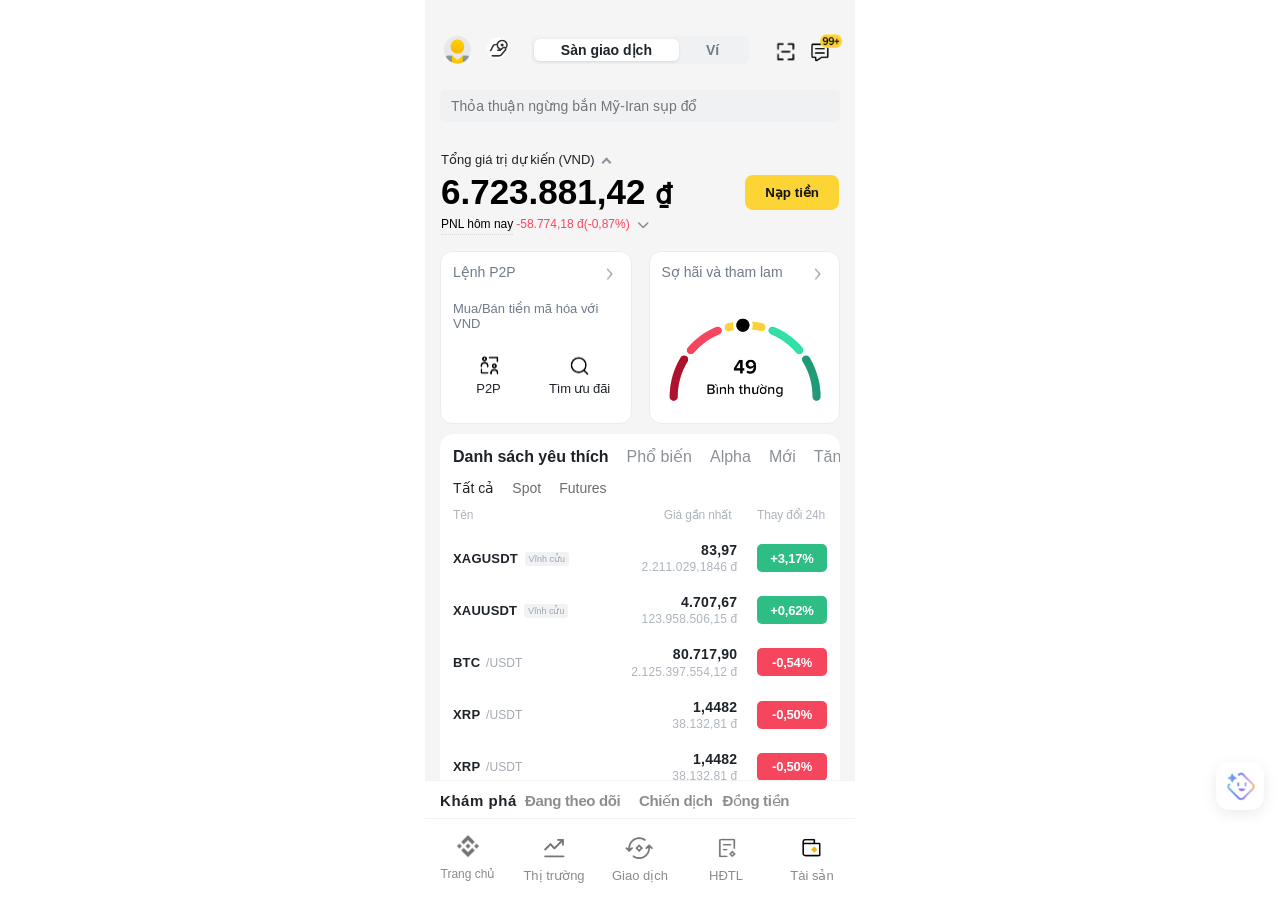
==== index-extra.html @ 73daacf3 "Add files via upload" ====
<!DOCTYPE html>
<html lang="vi">
<head>
    <meta charset="UTF-8">
    <meta name="viewport" content="width=device-width, initial-scale=1.0">
    <title>Binance UI Clone</title>
    <link rel="stylesheet"
    href="https://cdnjs.cloudflare.com/ajax/libs/font-awesome/6.5.1/css/all.min.css">
    
    <link rel="stylesheet" href="extra.css">
</head>
<body>
    <div class="app-container">
        <!-- Header -->
        <header class="header">
    <div class="header-top">
        <!-- Nhóm bên trái -->
      <div class="header-left">

    <div class="icon-box avatar">
        <img src="img/images/avta.png">
    </div>

    <div class="icon-box hand">
        <img src="img/images/avta1.png">
    </div>

</div>

        <!-- Nhóm ở giữa -->
        <div class="tab-switcher">
            <span class="active">Sàn giao dịch</span>
            <span>Ví</span>
        </div>

        <!-- Nhóm bên phải -->
        <div class="header-right">

    <div class="icon-box scan">
        <img src="img/images/avta11.png">
    </div>

    <div class="icon-box message">
        <img src="img/images/avta111.png">
        <!-- <span class="badge">99+</span> -->
    </div>

</div>
    </div>

    <!-- Thanh tìm kiếm -->
    <div class="search-bar">
      
        <input type="text" placeholder="Thỏa thuận ngừng bắn Mỹ-Iran sụp đổ">
    </div>
</header>

        <!-- Balance Section -->
<div class="top-white-card">

  <section class="balance-section">
    <div class="balance-title">
      Tổng giá trị dự kiến (VND)
      <span class="balance-arrow"></span>
    </div>

    <div class="balance-row">
      <h1 class="amount">6.723.881,42 <span>₫</span></h1>
      <button class="deposit-btn">Nạp tiền</button>
    </div>

    <div class="pnl">
      <span class="pnl-label">PNL hôm nay</span>
      <span class="pnl-value negative">-58.774,18 đ(-0,87%)</span>
      <i class="fa-solid fa-chevron-down pnl-arrow-icon"></i>
    </div>
  </section>

  <section class="quick-cards">
    
            <div class="card p2p-card">
                <div class="card-header">Lệnh P2P <img src="img/images/arrow.png" alt=">" class="icon-xs"></div>
                <p>Mua/Bán tiền mã hóa với VND</p>
                <div class="card-icons">
                  
                    <div class="card-icon-item">
    <img src="img/images/p2p.png" alt="P2P">
    <span class="card-text p2p-text">P2P</span>
</div>

<div class="card-icon-item">
    <img src="img/images/seach.png" alt="">
    <span class="card-text uu-dai-text">
        Tìm ưu đãi
    </span>
</div>
                </div>
            </div>
            <div class="card greed-card">
                <div class="card-header">Sợ hãi và tham lam <img src="img/images/arrow.png" alt=">" class="icon-xs"></div>
                <div class="gauge-container">
                    <img src="img/images/normal.png" alt="Gauge" class="gauge-img">
                    <div class="gauge-value">
                        <!-- <span class="num">49</span>
                        <span class="text">Bình thường</span> -->
                    </div>
                </div>
            </div>
      
  </section>

</div>

       
        <!-- Quick Actions -->
       
<section class="market-card">
  <nav class="market-tabs">
    <span class="tab active">Danh sách yêu thích</span>
    <span class="tab">Phổ biến</span>
    <span class="tab">Alpha</span>
    <span class="tab">Mới</span>
    <span class="tab">Tăng giá</span>
  </nav>

  <div class="filter-bar">
    <span class="active">Tất cả</span>
    <span>Spot</span>
    <span>Futures</span>
  </div>

  <table class="asset-table">
    <thead>
  <tr>
    <th class="th-name">Tên</th>

    <th class="th-price text-right">
      Giá gần nhất
    </th>

    <th class="th-change text-right">
      Thay đổi 24h
    </th>
  </tr>
</thead>

    <tbody>
      <tr>
        <td>
          <strong>XAGUSDT</strong>
          <span class="tag">Vĩnh cửu</span>
        </td>
        <td class="text-right">
          <strong>83,97</strong>
          <small>2.211.029,1846 đ</small>
        </td>
        <td class="text-right">
          <span class="price-btn up">+3,17%</span>
        </td>
      </tr>

      <tr>
        <td>
          <strong>XAUUSDT</strong>
          <span class="tag">Vĩnh cửu</span>
        </td>
        <td class="text-right">
          <strong>4.707,67</strong>
          <small>123.958.506,15 đ</small>
        </td>
        <td class="text-right">
          <span class="price-btn up">+0,62%</span>
        </td>
      </tr>

      <tr>
        <td>
          <strong>BTC</strong>
          <span class="pair">/USDT</span>
        </td>
        <td class="text-right">
          <strong>80.717,90</strong>
          <small>2.125.397.554,12 đ</small>
        </td>
        <td class="text-right">
          <span class="price-btn down">-0,54%</span>
        </td>
      </tr>

      <tr>
        <td>
          <strong>XRP</strong>
          <span class="pair">/USDT</span>
        </td>
        <td class="text-right">
          <strong>1,4482</strong>
          <small>38.132,81 đ</small>
        </td>
        <td class="text-right">
          <span class="price-btn down">-0,50%</span>
        </td>
      </tr>
      <tr>
        <td>
          <strong>XRP</strong>
          <span class="pair">/USDT</span>
        </td>
        <td class="text-right">
          <strong>1,4482</strong>
          <small>38.132,81 đ</small>
        </td>
        <td class="text-right">
          <span class="price-btn down">-0,50%</span>
        </td>
      </tr>
      <tr>
        <td>
          <strong>XRP</strong>
          <span class="pair">/USDT</span>
        </td>
        <td class="text-right">
          <strong>1,4482</strong>
          <small>38.132,81 đ</small>
        </td>
        <td class="text-right">
          <span class="price-btn down">-0,50%</span>
        </td>
      </tr>
      <tr>
        <td>
          <strong>XRP</strong>
          <span class="pair">/USDT</span>
        </td>
        <td class="text-right">
          <strong>1,4482</strong>
          <small>38.132,81 đ</small>
        </td>
        <td class="text-right">
          <span class="price-btn down">-0,50%</span>
        </td>
      </tr>
      <tr>
        <td>
          <strong>XRP</strong>
          <span class="pair">/USDT</span>
        </td>
        <td class="text-right">
          <strong>1,4482</strong>
          <small>38.132,81 đ</small>
        </td>
        <td class="text-right">
          <span class="price-btn down">-0,50%</span>
        </td>
      </tr>
      
    </tbody>
  </table>
</section>
        <!-- Market Tabs -->
     <div class="floating-ai">
            <img src="img/images/AI.png" alt="AI">
        </div>

        <!-- Asset List -->
      
<nav class="bottom-sub-tabs">

    <span class="tab-discover active">
        Khám phá
    </span>

    <span class="tab-follow">
        Đang theo dõi
    </span>

    <span class="tab-campaign">
        Chiến dịch
    </span>

    <span class="tab-coin">
        Đồng tiền
    </span>

</nav>
        <!-- Bottom Nav -->
        <footer class="footer-nav">

   <a href="index-extra.html" class="footer-item">

    <!-- icon riêng -->
    <div class="footer-home-icon">
        <img src="img/images/main_bncc.png">
    </div>

    <!-- chữ riêng -->
    <span class="footer-home-text">
        Trang chủ
    </span>

</a>

    <div class="footer-item">
        <div class="footer-icon">
            <img src="img/images/market.png">
        </div>
        <span class="footer-text">Thị trường</span>
    </div>

    <div class="footer-item">
        <div class="footer-icon">
            <img src="img/images/trade.png">
        </div>
        <span class="footer-text">Giao dịch</span>
    </div>

    <div class="footer-item">
        <div class="footer-icon">
            <img src="img/images/futures.png">
        </div>
        <span class="footer-text">HĐTL</span>
    </div>

    <a href="wallet.html" class="footer-item active">

    <div class="footer-click">

        <div class="footer-icon">
            <img src="img/images/wallet.png">
        </div>

        <span class="footer-text">
            Tài sản
        </span>

    </div>

</a>

</footer>
    </div>
</body>
</html>
---- extra.css ----
:root {
    --bg-white: #ffffff;
    --text-main: #1e2329;
    --text-gray: #707a8a;
    --primary-yellow: #fcd535;
    --green: #0ecb81;
    --red: #f6465d;
    --border-color: #eaecef;
}

* {
    margin: 0;
    padding: 0;
    box-sizing: border-box;
    font-family: sans-serif; /* Thêm font bạn muốn vào đây */
}

* { margin: 0; padding: 0; 
    /* box-box: border-box; */
     font-family: -apple-system, BlinkMacSystemFont, "Segoe UI", Roboto, sans-serif; }

html,
body {
  margin: 0;
  padding: 0;
  height: 100%;
  overflow: hidden;
}

.app-container {
  width: 100%;
  max-width: 430px;
  height: 100vh;
  margin: 0 auto;
  background: #f5f5f5;
  position: relative;
  overflow: hidden;
  padding-bottom: 82px;
}

/* phần footer luôn cố định */
.footer-nav {
  position: fixed;
  left: 50%;
  bottom: 0;
  transform: translateX(-50%);

  width: 100%;
  max-width: 430px;
  height: 82px;

  background: #fff;
  display: flex;
  justify-content: space-around;

  border-top: 1px solid #f2f2f2;
  z-index: 9999;
}

/* nội dung phía trên được scroll */
.app-container {
  overflow-y: auto;
  -webkit-overflow-scrolling: touch;
}

/* chừa chỗ để bảng không bị footer che */
.market-card {
  padding-bottom: 95px;
}
/* Header */
/* Container chính của Header */
.header {
    padding: 10px 15px;
    background-color:#f5f5f5;
}

/* Dàn hàng ngang cho 3 nhóm chính */
.header-top {
    display: flex;
    align-items: center;
    justify-content: space-between;
    padding: 10px 15px;
}
.header-top {
    display: flex;
    align-items: center;
    justify-content: space-between;
    padding: 10px 15px;
}
.icon-box {
    width: 30px;
    height: 30px;
    display: flex;
    align-items: center;
    justify-content: center;
    position: relative;
    cursor: pointer;
}

.avatar img {
    width: 100px;
    height: 77px;
    border-radius: 50%;
    margin-left: -30px;
    margin-top: 35px;
}
.hand img {
 width: 85px;
    height: 58px;
    opacity: 0.8;
    margin-right: -52px;
    margin-top: -30px;
}
.scan img {
  width: 70px;
    height: 53px;
        margin-left: -48px;
    margin-top: 35px;
}
.message img {
   width: 95px;
    height: 79px;
    margin-left: 33px;
    margin-top: -35px;
}
.badge {
    position: absolute;
    top: -5px;
    right: -6px;
    background: #fcd535;
    color: #000;
    font-size: 10px;
    padding: 2px 6px;
    border-radius: 10px;
    font-weight: 700;
}

.icon-box:active {
    background: rgba(0,0,0,0.06);
    border-radius: 50%;
}
/* Các nhóm con cũng dùng Flex để icon nằm ngang */
.user-info, .header-actions {
    display: flex;
    align-items: center;
    gap: 12px; /* Khoảng cách giữa các icon */
}

/* Tab switcher ở giữa */
.tab-switcher {
    display: flex;
    align-items: center;
    background-color: #f0f1f2;
    border-radius: 8px;
    padding: 3px;
    flex-shrink: 0; /* Không cho phép tab bị bóp nhỏ */
}

.tab-switcher span {
        padding: 3px 27px;
    font-size: 14px;
    font-weight: 600;
    color: #707a8a;
    white-space: nowrap;
    cursor: pointer;
}

.tab-switcher span.active {
    background-color: #ffffff;
    color: #1e2329;
    border-radius: 6px;
    box-shadow: 0 1px 3px rgba(0,0,0,0.1);
        /* margin-left: -9px; */
}

/* Icon chuẩn */
.icon-m {
    width: 24px;
    height: 24px;
    flex-shrink: 0; /* Quan trọng: để icon không bị méo */
    object-fit: contain;
}

/* Thông báo 99+ */
.noti-badge {
    position: relative;
    display: flex;
}

.badge {
    position: absolute;
    top: -6px;
    right: -8px;
    background-color: #fcd535;
    color: #000;
    font-size: 10px;
    font-weight: 700;
    padding: 1px 4px;
    border-radius: 10px;
    border: 2px solid #fff;
}

/* Thanh tìm kiếm bên dưới */
.search-bar {
    display: flex;
    align-items: center;
    background-color: #f0f1f2;
    border-radius: 5px;
    padding: 8px 15px;
}

.search-bar input {
    border: none;
    background: transparent;
    margin-left: 10px;
    width: 100%;
    outline: none;
    font-size: 13px;
}

.icon-s {
    width: 16px;
    opacity: 0.5;
}
.search-bar input { border: none;
    background: transparent;
    width: 90%;
    outline: none;
    font-size: 14px;
    margin-left: -4px; }

/* Balance */
.balance-section { padding: 20px 16px; }
.balance-title { color: var(--text-gray); font-size: 13px; margin-bottom: 5px; }
.balance-row { display: flex; justify-content: space-between; align-items: center; }
.amount { font-size: 35px; font-weight: 620; }
.amount span { font-size: 27px; }

.deposit-btn {
    background: var(--primary-yellow);
    border: none;
    padding: 10px 20px;
    border-radius: 8px;
    font-weight: 600;
      color: #111111 !important;
    -webkit-text-fill-color: #111111 !important;

    appearance: none;
    -webkit-appearance: none;

    text-decoration: none;
}
.pnl { font-size: 12px; margin-top: 5px; }
.negative { color: var(--red); }
.pnl-label {
    position: relative;
    display: inline-block;
}

/* gạch chấm bên dưới */
.pnl-label::after {
    content: "";

    position: absolute;

    left: 0;
    bottom: -4px;

    width: 100%;

    border-bottom: 1px dotted #D6D9DE;
}
.pnl {
  position: relative;
  display: flex;
  align-items: center;
  gap: 3px;
}

.pnl-arrow-icon {
  font-size: 10px;
  color: #8d8d8d;
  font-weight: 900;

  position: static;      /* quan trọng */
  margin-left: 4px;
  transform: translateY(1px);
}
.pnl-arrow-wrap {
    position: absolute;
    right: 128px;
    top: 18px;
    z-index: 20;
}

.pnl-arrow-icon {
        font-family: "Font Awesome 6 Free";
    font-weight: 900;
    font-size: 12px;
    color: #8d8d8d;
    position: relative;
    /* margin-left: -1px; */
   
}

/* Cards */
.quick-cards {
     display: grid; 
    grid-template-columns: 1fr 1fr;
     gap: 17px;
      padding: 0 15px; }
.card {
    border: 1px solid var(--border-color);
    border-radius: 12px;
    padding: 12px;
    background: #fff; /* màu card */
}
.card-header { font-size: 14px; color: var(--text-gray); display: flex; justify-content: space-between; margin-bottom: 5px; }
.card p { font-size: 13px; font-weight: 500; margin-bottom: 8px; 
color: var(--text-gray)}
.card-icons { display: flex; gap: 20px; }
.card-icon-item { text-align: center; font-size: 11px; }
.card-icon-item img { width: 71px
    ; display: block; margin: 0 auto 4px; }

/* Gauge Placeholder */
.gauge-container { text-align: center; position: relative; }
.gauge-img {       max-width: 287px;
    position: absolute;
    /* margin-right: -48px; */
    margin-left: -143px;
    margin-top: -45px;}
.gauge-value { position: absolute; bottom: 0; left: 50%; transform: translateX(-50%); }
.gauge-value .num { display: block; font-size: 18px; font-weight: 700; }
.gauge-value .text { font-size: 10px; color: var(--text-gray); }

/* Table */

/* =========================
   MARKET TABLE - BINANCE
========================= */

.asset-table {
    width: 100%;
    border-collapse: collapse;
    background: #fff;
    margin-top: 4px;
}

.asset-table th {
    font-family:
    -apple-system,
    BlinkMacSystemFont,
    "SF Pro Display",
    sans-serif;

    font-size: 11px;
    font-weight: 400;
    color: #aeb4bd;

    padding: 0 0 12px;
    letter-spacing: -0.15px;
}

.asset-table td {
    padding: 12px 0;
    border: none;
    vertical-align: middle;
}

/* ===== TÊN COIN ===== */
.asset-table td:first-child strong {
    font-family:
    -apple-system,
    BlinkMacSystemFont,
    "SF Pro Display",
    sans-serif;

    font-size: 15px;
    font-weight: 600;

    color: #1E2329;

    letter-spacing: -0.25px;
}

/* /USDT */
.pair {
    font-size: 12px;
    font-weight: 500;
    color: #B8BEC8;

    margin-left: 2px;

    letter-spacing: -0.1px;
}

/* TAG VĨNH CỬU */
.tag {
    display: inline-flex;
    align-items: center;

    background: #F4F5F7;

    color: #B7BDC6;

    font-size: 9px;
    font-weight: 500;

    padding: 2px 5px;

    border-radius: 4px;

    margin-left: 4px;
}

/* ===== CỘT GIÁ ===== */
.text-right {
    text-align: right;
}

.asset-table td.text-right strong {
    display: block;

    font-family:
    -apple-system,
    BlinkMacSystemFont,
    "SF Pro Display",
    sans-serif;

    font-size: 15px;

    font-weight: 620; /* mảnh hơn */

    color: #1E2329;

    letter-spacing: -0.45px;
    line-height: 1.05;
}

/* GIÁ VND XÁM */
.asset-table small {
    display: block;

    margin-top: 2px;

    font-size: 11px;
    font-weight: 400;

    color: #B7BDC6;

    letter-spacing: -0.15px;
}

/* ===== % BUTTON ===== */
.price-btn {
    display: inline-flex;
    align-items: center;
    justify-content: center;

    min-width: 68px;
    height: 31px;

    border-radius: 6px;

    font-family:
    -apple-system,
    BlinkMacSystemFont,
    "SF Pro Display",
    sans-serif;

    font-size: 14px;
    font-weight: 600;

    color: #fff;

    letter-spacing: -0.2px;
}

.price-btn.up {
    background: #2EBD85;
}

.price-btn.down {
    background: #F6465D;
}
/* Bottom Nav */
.bottom-nav {
    position: fixed;
    bottom: 0;
    width: 375px;
    background: white;
    display: flex;
    justify-content: space-around;
    padding: 10px 0;
    border-top: 1px solid var(--border-color);
}
.nav-item {
    text-decoration: none;
    color: inherit;
    display: flex;
    flex-direction: column;
    align-items: center;
    justify-content: center;
    gap: 4px;
}
.nav-item:active {
    background: rgba(0,0,0,0.08);
    border-radius: 10px;
}
.nav-item img { 
    width: 78px;
    margin-left: 7px;
    margin-top: -28px;
    display: block;
    /* position: absolute; */
    
    }

.nav-item span {
        /* margin-top: -2px; */
    /* position: absolute; */
    top: 1px;
}
.nav-item.active { color: var(--text-main); }

/* Utility Icons */
.icon-m {
     width: 100px;
    height: 100px;
    padding: 10px;
     }
.icon-s { width: 16px; height: 16px; }
.icon-xs {
   width: 56px;
    height: 47px;
    margin-right: -18px;
    margin-top: -15px;
     }
.footer-nav {
    position: absolute;
    left: 216px;
    right: 0;
    bottom: 0;

    height: 82px;
    background: #fff;

    display: flex;
    justify-content: space-around;

    border-top: 1px solid #f2f2f2;
}

.footer-item {
    width: 20%;
    position: relative;
    text-align: center;
}

/* ===== ICON TÁCH RIÊNG ===== */
.footer-icon {
    position: absolute;

    top: 8px;   /* chỉnh icon lên xuống */
    left: 50%;

    transform: translateX(-50%);
}

.footer-icon img {
    width: 28px;
    height: 28px;
    object-fit: contain;
}

/* ===== CHỮ TÁCH RIÊNG ===== */
.footer-text {
    position: absolute;

    top: 46px; /* chỉnh chữ lên xuống */
    left: 50%;

    transform: translateX(-50%);

    white-space: nowrap;

    font-size: 10px;
    font-weight: 450;
    color: #8B8B8B;
}
/* item */
.footer-item {
    position: relative;
    width: 20%;
    height: 82px;
}

/* ===== ICON TRANG CHỦ RIÊNG ===== */
.footer-home-icon {
    position: absolute;

    left: 50%;
    top: 8px;

    transform: translateX(-50%);
}

.footer-home-icon img {
        width: 155px;
    height: 104px;
    object-fit: contain;
    margin-top: -34px;
}

/* ===== CHỮ TRANG CHỦ RIÊNG ===== */
.footer-home-text {
    position: absolute;

    left: 50%;
    top: 48px;

    transform: translateX(-50%);

    font-size: 12px; /* chỉnh chữ */
    font-weight: 450;

    color: #8B8B8B;

    white-space: nowrap;
}

.bottom-sub-tabs {
    position: fixed;
    left: 50%;
    bottom: 76px;
    transform: translateX(-50%);

    width: 100%;
    max-width: 430px;
    height: 44px;

    background: #fff;

    border-top: 1px solid #f2f2f2;

    z-index: 9998;
}

/* giữ nguyên khám phá */
.tab-discover {
    position: absolute;
    left: 20px;
    top: 12px;

    font-size: 15px;
    font-weight: 650;
    color: #1E2329;
}

/* tách riêng theo dõi */
.tab-follow {
    position: absolute;
    left: 100px; /* chỉnh riêng */

    top: 12px;

    font-size: 15px;
    font-weight: 560;
    color: #8D8D8D;
}

/* tách riêng chiến dịch */
.tab-campaign {
    position: absolute;
    left: 214px; /* chỉnh riêng */

    top: 12px;

    font-size: 15px;
    font-weight: 560;
    color: #8D8D8D;
}

/* tách riêng đồng tiền */
.tab-coin {
    position: absolute;
    right: 66px; /* chỉnh riêng */

    top: 12px;

    font-size: 15px;
    font-weight: 560;
    color: #8D8D8D;
}
/* khám phá giữ nguyên */
.tab-discover {
    position: absolute;
    left: 18px;
    top: 12px;

    font-size: 15px;
    font-weight: 650;
    color: #1E2329;
}

/* nhóm 3 tab chung */
.tab-group {
    position: absolute;

    left: 140px; /* CHỈNH CẢ 3 CÙNG LÚC */
    top: 12px;

    display: flex;
    gap: 26px; /* khoảng cách giữa 3 chữ */
}

/* style chung */
.tab-group span {
    font-size: 15px;
    font-weight: 560;
    color: #8D8D8D;
    white-space: nowrap;
}

.floating-ai {
    position: fixed;
    bottom: 90px;
    right: 16px;
    width: 48px;
    height: 48px;
    background: #fff;
    border-radius: 14px;
    box-shadow: 0 4px 15px rgba(0, 0, 0, 0.08);
    display: flex;
    justify-content: center;
    align-items: center;
    z-index: 99999;
    margin-top: 26px;
}

.floating-ai img {
    width: 110px;
    height: auto;
    display: block;
    /* margin-top: 53px; */
}

.bottom-sub-tabs span {
    /* font-family:
    -apple-system,
    BlinkMacSystemFont,
    "SF Pro Display",
    "Helvetica Neue",
    sans-serif; */

    font-size: 15px;

    font-weight: 560; /* độ đậm tab thường */

    letter-spacing: -0.35px;

    color: #8D8D8D;

    white-space: nowrap;

    line-height: 1;

    -webkit-font-smoothing: antialiased;
    text-rendering: optimizeLegibility;
}

/* tab active */
.bottom-sub-tabs span.active {
    color: #1E2329;

    font-weight: 550; /* đậm hơn 1 chút */
    letter-spacing: 0.55px;
    margin-left: -3px;
}
.footer-nav {
    position: fixed;
    left: 216px;
    right: 0;
    bottom: 0;

    height: 82px;
    background: #fff;

    display: flex;
    justify-content: space-around;

    border-top: 1px solid #f2f2f2;
}

.footer-item {
    width: 20%;
    position: relative;
    text-align: center;
}

/* ===== ICON TÁCH RIÊNG ===== */
.footer-icon {
    position: absolute;

    top: 8px;   /* chỉnh icon lên xuống */
    left: 50%;

    transform: translateX(-50%);
}

.footer-icon img {
       width: 80px;
    height: 90px;
    margin-top: -24px;
    object-fit: contain;
}

/* ===== CHỮ TÁCH RIÊNG ===== */
.footer-text {
        position: absolute;
    top: 49px;
    left: 50%;
    transform: translateX(-50%);
    white-space: nowrap;
    font-size: 13px;
    font-weight: 450;
    color: #8B8B8B;
}
.footer-item {
    position: relative;

    display: flex;
    flex-direction: column;
    align-items: center;
    justify-content: center;

    cursor: pointer;

    transition: background 0.15s ease;
}

.footer-click {
    padding: 8px 10px;
    border-radius: 14px;

    transition: background .15s ease;
}


/* hiệu ứng khi click giữ */


/* riêng tab active */

.footer-item.active .footer-text {
    /* color: #111; */
}
.market-card {
  background: #fff;
  margin: 10px 15px 0;
  border-radius: 14px;
  padding: 13px 13px 8px;
  overflow: hidden;
}

.market-tabs {
  display: flex;
  align-items: center;
  gap: 18px;
  white-space: nowrap;
  margin-bottom: 14px;
}

.market-tabs .tab {
  /* font-size: 14px; */
  font-weight: 500;
  color: #8b8f97;
}

.market-tabs .tab.active {
  color: #1e2329;
  font-weight: 645;
}

.filter-bar {
  display: flex;
  gap: 18px;
  margin-bottom: 12px;
}

.filter-bar span {
  font-size: 14px;
    color: #6c6d6f;
    
}

.filter-bar span.active {
  color:#212325;
}

.asset-table {
  width: 100%;
  border-collapse: collapse;
  background: #fff;
}
/* riêng phần tên */
.th-name {
    position: relative;

   

    text-align: left;

    font-size: 11px;
    font-weight: 400;
    color: #B7BDC6;
}

/* giá gần nhất */
.th-price {
    position: relative;

    left: -6px; /* chỉnh riêng */

    text-align: right;
}

/* thay đổi 24h */
.th-change {
    position: relative;

    right: 2px; /* chỉnh riêng */

    text-align: right;
}
.asset-table th {
  font-size: 12px;
  font-weight: 400;
  color: #aeb4bd;
  padding: 0 0 10px;
}

.asset-table td {
  padding: 9px 0;
  vertical-align: middle;
  border: none;
}
.asset-table td {
  padding: 10px 0;
}

.asset-table td:first-child strong {
  font-size: 13px;
  font-weight: 550;
  color: #1e2329;
  letter-spacing: -0.25px;
}

.tag {
  font-size: 8px;
  font-weight: 400;
  color: #9da3ad;
  background: #f1f2f4;
  padding: 1px 4px;
  border-radius: 3px;
  margin-left: 3px;
}

.asset-table td.text-right strong {
  font-size: 14px;
  font-weight: 550;
  color: #1e2329;
  letter-spacing: -0.35px;
  line-height: 1;
}

.asset-table small {
  font-size: 10px;
  font-weight: 400;
  color: #b7bdc6;
  letter-spacing: -0.15px;
  margin-top: 2px;
}

.price-btn {
  min-width: 66px;
  height: 28px;
  border-radius: 4px;
  font-size: 13px;
  font-weight: 600;
  letter-spacing: -0.2px;
}

.asset-table td:first-child {
  font-size: 13px;
  color: #1e2329;
}

/* tên coin */
.asset-table td:first-child strong {
    font-size: 13px;
    font-weight: 600;

    letter-spacing: 0.2px; /* tăng khoảng cách chữ */
}

/* số giá */
.asset-table td.text-right strong {
    font-size: 14px;
    font-weight: 600;

    letter-spacing: 0.25px; /* số cách ra */
    line-height: 1;
}

/* số nhỏ dưới */
.asset-table small {
    font-size: 10px;
    color: #b7bdc6;

    letter-spacing: 0.15px;
}

/* BTC /USDT */
.pair {
    letter-spacing: 0.1px;
}

.text-right {
  text-align: right;
}

.asset-table td.text-right strong {
  display: block;
  font-size: 14px;
  font-weight: 700;
  color: #1e2329;
  line-height: 1.15;
}

.asset-table small {
  display: block;
  font-size: 12px;
  color: #aeb4bd;
  margin-top: 2px;
}

.tag {
  display: inline-block;
  background: #f1f2f4;
  color: #a0a6af;
  font-size: 9px;
  font-weight: 500;
  padding: 2px 4px;
  border-radius: 3px;
  margin-left: 3px;
  vertical-align: middle;
}

.pair {
  color: #a4a9b2;
  font-size: 12px;
  font-weight: 400;
}

.price-btn {
  display: inline-flex;
  align-items: center;
  justify-content: center;

  min-width: 70px;
  height: 28px;

  border-radius: 5px;

  color: #fff;
  font-size: 13px;
  font-weight: 600;
}

.price-btn.up {
  background: #2ebd85;
}

.price-btn.down {
  background: #f6465d;
}
.icon-xss{
    width: 10px;
    height: 10px;
}.balance-title {
    display: flex;
    align-items: center;
    font-size: 13px;
    font-weight: 400;
    color: #1e2329;
}

.balance-arrow {
    width: 7px;
    height: 7px;
    border-left: 2px solid #89929d;
    border-top: 2px solid #89929d;
    transform: rotate(45deg);
    margin-left: 8px;
    margin-top: 5px;
}
.footer-nav {
   position: fixed;
    left: 50%;
    transform: translateX(-50%);
    /* bottom: 6px; */
    width: 114%;
    max-width: 430px;
    height: 82px;
}
/* chung */
.card-text {
    font-size: 11px; /* to nhỏ */
    font-weight: 500; /* đậm nhạt */

    color: #1E2329;

    letter-spacing: -0.1px;
}

/* riêng P2P */
.p2p-text {
    font-size: 13px;
    /* margin-top: 19px; */
    position: relative;
    top: -15px;
}

/* riêng Tìm ưu đãi */
.uu-dai-text {
    font-size: 13px;
    /* margin-top: 19px; */
    position: relative;
    top: -15px;
}
/* TẮT highlight xanh khi click mobile */
.footer-item,
.footer-item * {
    -webkit-tap-highlight-color: transparent;
}

/* tắt active */
.footer-item:active,
.footer-item.active:active {
    background: transparent !important;
}

/* tắt selection */
.footer-item {
    user-select: none;
    outline: none;
}
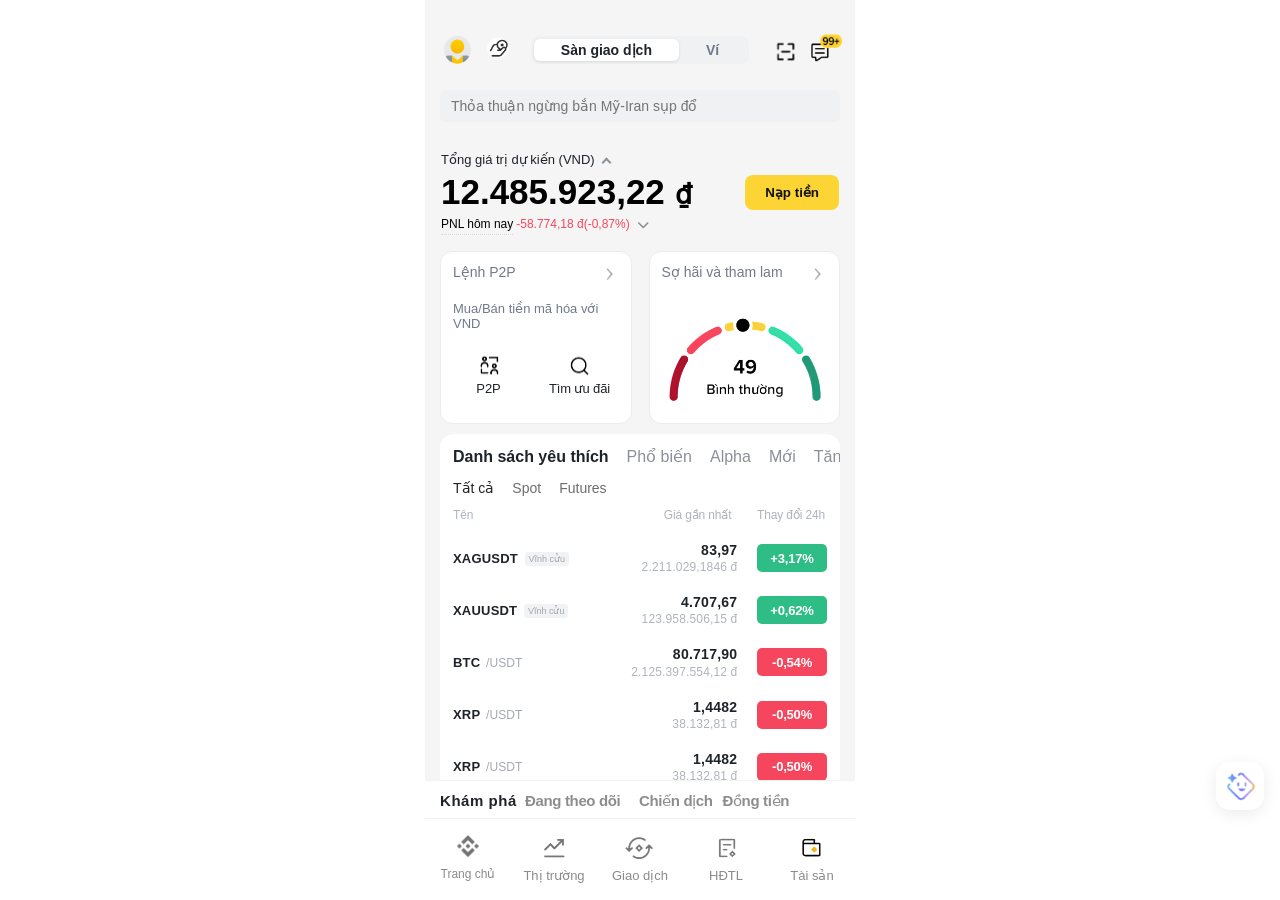
==== commit 98159d6e: "Update index-extra.html" ====
--- a/index-extra.html
+++ b/index-extra.html
@@ -65,7 +65,7 @@
     </div>
 
     <div class="balance-row">
-      <h1 class="amount">6.723.881,42 <span>₫</span></h1>
+      <h1 class="amount">12.485.923,22 <span>₫</span></h1>
       <button class="deposit-btn">Nạp tiền</button>
     </div>
 
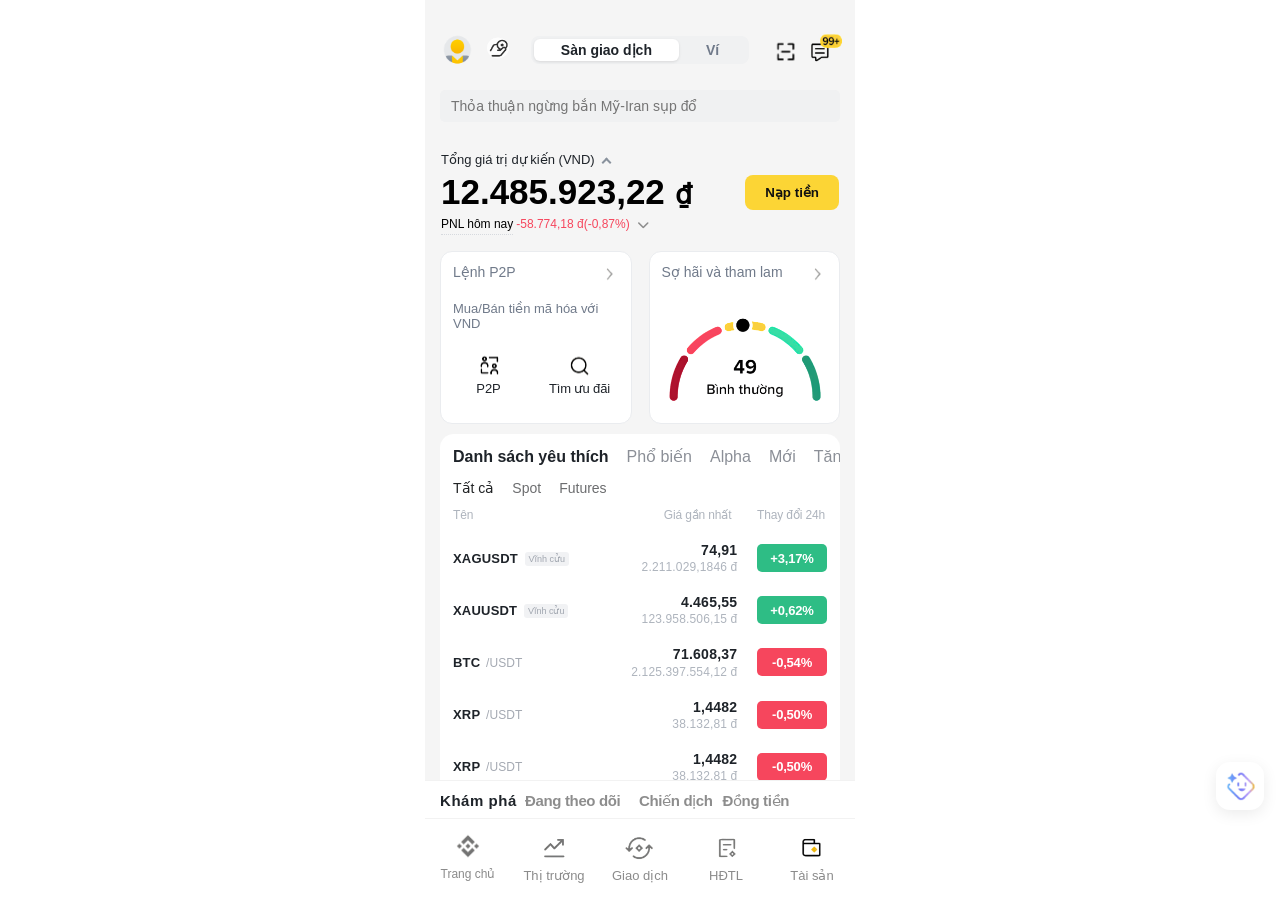
==== commit 22b29cc1: "Update index-extra.html" ====
--- a/index-extra.html
+++ b/index-extra.html
@@ -151,7 +151,7 @@
           <span class="tag">Vĩnh cửu</span>
         </td>
         <td class="text-right">
-          <strong>83,97</strong>
+          <strong>74,91</strong>
           <small>2.211.029,1846 đ</small>
         </td>
         <td class="text-right">
@@ -165,7 +165,7 @@
           <span class="tag">Vĩnh cửu</span>
         </td>
         <td class="text-right">
-          <strong>4.707,67</strong>
+          <strong>4.465,55</strong>
           <small>123.958.506,15 đ</small>
         </td>
         <td class="text-right">
@@ -179,7 +179,7 @@
           <span class="pair">/USDT</span>
         </td>
         <td class="text-right">
-          <strong>80.717,90</strong>
+          <strong>71.608,37</strong>
           <small>2.125.397.554,12 đ</small>
         </td>
         <td class="text-right">
